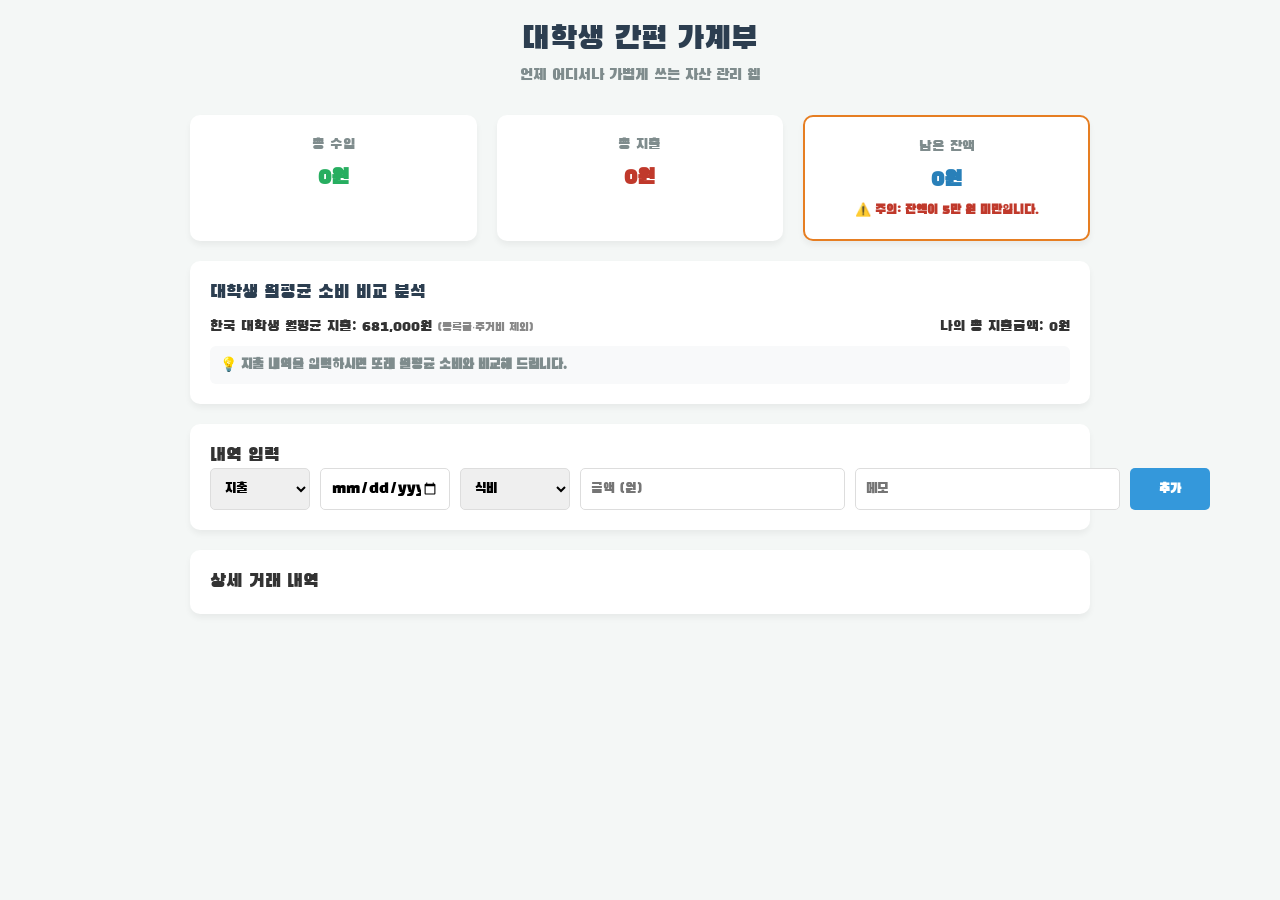
==== index.html @ bf80735d "Add files via upload" ====
<!doctype html>
<html lang="ko">
  <head>
    <meta charset="UTF-8" />
    <meta name="viewport" content="width=device-width, initial-scale=1.0" />
    <title>대학생 간편 가계부 (중간발표 버전)</title>
    <link rel="stylesheet" href="style.css" />
    <link rel="preconnect" href="https://fonts.googleapis.com" />
    <link rel="preconnect" href="https://fonts.gstatic.com" crossorigin />
    <link
      href="https://fonts.googleapis.com/css2?family=Black+Han+Sans&display=swap"
      rel="stylesheet" />
  </head>
  <body>
    <div class="container">
      <header>
        <h1 class="black-han-sans-regular">대학생 간편 가계부</h1>
        <p>언제 어디서나 가볍게 쓰는 자산 관리 웹</p>
      </header>

      <!-- 잔액 요약 섹션 (조건문 적용 대상) -->
      <section class="summary-section">
        <div class="summary-card income">
          <h3>총 수입</h3>
          <p id="totalIncome">0원</p>
        </div>
        <div class="summary-card expense">
          <h3>총 지출</h3>
          <p id="totalExpense">0원</p>
        </div>
        <div class="summary-card balance" id="balanceCard">
          <h3>남은 잔액</h3>
          <p id="totalBalance">0원</p>
          <div id="balanceWarning" class="warning-text"></div>
        </div>
      </section>

      <!-- 대학생 평균 소비 비교 분석 섹션 (추가됨) -->
      <section class="card compare-card">
        <h3>대학생 월평균 소비 비교 분석</h3>
        <div class="compare-info">
          <p>
            한국 대학생 월평균 지출: <strong>681,000원</strong>
            <span class="sub-text">(등록금·주거비 제외)</span>
          </p>
          <p>나의 총 지출금액: <span id="myTotalExpense">0원</span></p>
        </div>
        <div id="comparisonResult" class="comparison-text"></div>
      </section>

      <!-- 입력 폼 섹션 -->
      <section class="card">
        <h3>내역 입력</h3>
        <form id="transactionForm">
          <div class="form-row">
            <select id="type">
              <option value="expense">지출</option>
              <option value="income">수입</option>
            </select>
            <input type="date" id="date" required />
            <select id="category">
              <option value="식비">식비</option>
              <option value="교통">교통</option>
              <option value="문화">문화</option>
              <option value="쇼핑">쇼핑</option>
              <option value="기타">기타</option>
            </select>
            <input type="number" id="amount" placeholder="금액 (원)" required />
            <input type="text" id="memo" placeholder="메모" />
            <button type="submit" class="submit-btn">추가</button>
          </div>
        </form>
      </section>

      <!-- 상세 내역 리스트 -->
      <section class="card">
        <h3>상세 거래 내역</h3>
        <ul id="transactionList">
          <!-- 자바스크립트로 동적 생성 -->
        </ul>
      </section>
    </div>
    <script src="script.js"></script>
  </body>
</html>
---- style.css ----
* {
  box-sizing: border-box;
  margin: 0;
  padding: 0;
  font-family: "Black Han Sans", sans-serif;
  font-weight: 400;
  font-style: normal;
}

body {
  background-color: #f4f7f6;
  color: #333;
  padding: 20px;
}

.container {
  max-width: 900px;
  margin: 0 auto;
}

header {
  text-align: center;
  margin-bottom: 30px;
}

header h1 {
  color: #2c3e50;
  margin-bottom: 5px;
}

header p {
  color: #7f8c8d;
}

.card {
  background: #ffffff;
  padding: 20px;
  border-radius: 10px;
  box-shadow: 0 4px 6px rgba(0, 0, 0, 0.05);
  margin-bottom: 20px;
}

.summary-section {
  display: grid;
  grid-template-columns: repeat(3, 1fr);
  gap: 20px;
  margin-bottom: 20px;
}

.summary-card {
  background: #ffffff;
  padding: 20px;
  border-radius: 10px;
  box-shadow: 0 4px 6px rgba(0, 0, 0, 0.05);
  text-align: center;
}

.summary-card h3 {
  color: #7f8c8d;
  font-size: 15px;
  margin-bottom: 10px;
}

.summary-card p {
  font-size: 22px;
  font-weight: bold;
}

.summary-card.income p {
  color: #27ae60;
}
.summary-card.expense p {
  color: #c0392b;
}
.summary-card.balance p {
  color: #2980b9;
}

/* 비교 분석 섹션 스타일 (추가) */
.compare-card h3 {
  margin-bottom: 12px;
  color: #2c3e50;
}

.compare-info {
  display: flex;
  justify-content: space-between;
  margin-bottom: 10px;
  font-size: 15px;
}

.sub-text {
  font-size: 12px;
  color: #888;
}

.comparison-text {
  font-weight: bold;
  font-size: 14px;
  padding: 10px;
  border-radius: 6px;
  background-color: #f8f9fa;
  margin-top: 5px;
}

.form-row {
  display: grid;
  grid-template-columns: 100px 130px 110px 1fr 1fr 80px;
  gap: 10px;
}

input,
select {
  padding: 10px;
  border: 1px solid #ddd;
  border-radius: 5px;
  font-size: 14px;
}

button {
  padding: 10px 15px;
  background-color: #3498db;
  color: white;
  border: none;
  border-radius: 5px;
  cursor: pointer;
  font-weight: bold;
}

button:hover {
  background-color: #2980b9;
}

#transactionList {
  list-style: none;
  max-height: 300px;
  overflow-y: auto;
}

#transactionList li {
  display: flex;
  justify-content: space-between;
  align-items: center;
  padding: 12px;
  border-bottom: 1px solid #eee;
}

.item-info span {
  margin-right: 10px;
  font-size: 14px;
  color: #555;
}

.delete-btn {
  background-color: #e74c3c;
  padding: 5px 10px;
  font-size: 12px;
}

.delete-btn:hover {
  background-color: #c0392b;
}

.warning-text {
  margin-top: 8px;
  font-size: 13px;
  font-weight: bold;
}

.alert-red {
  color: #c0392b;
}
.alert-green {
  color: #27ae60;
}

/* 반응형 디자인 */
@media (max-width: 768px) {
  .summary-section {
    grid-template-columns: 1fr;
  }
  .form-row {
    grid-template-columns: 1fr;
  }
  .compare-info {
    flex-direction: column;
    gap: 5px;
  }
}
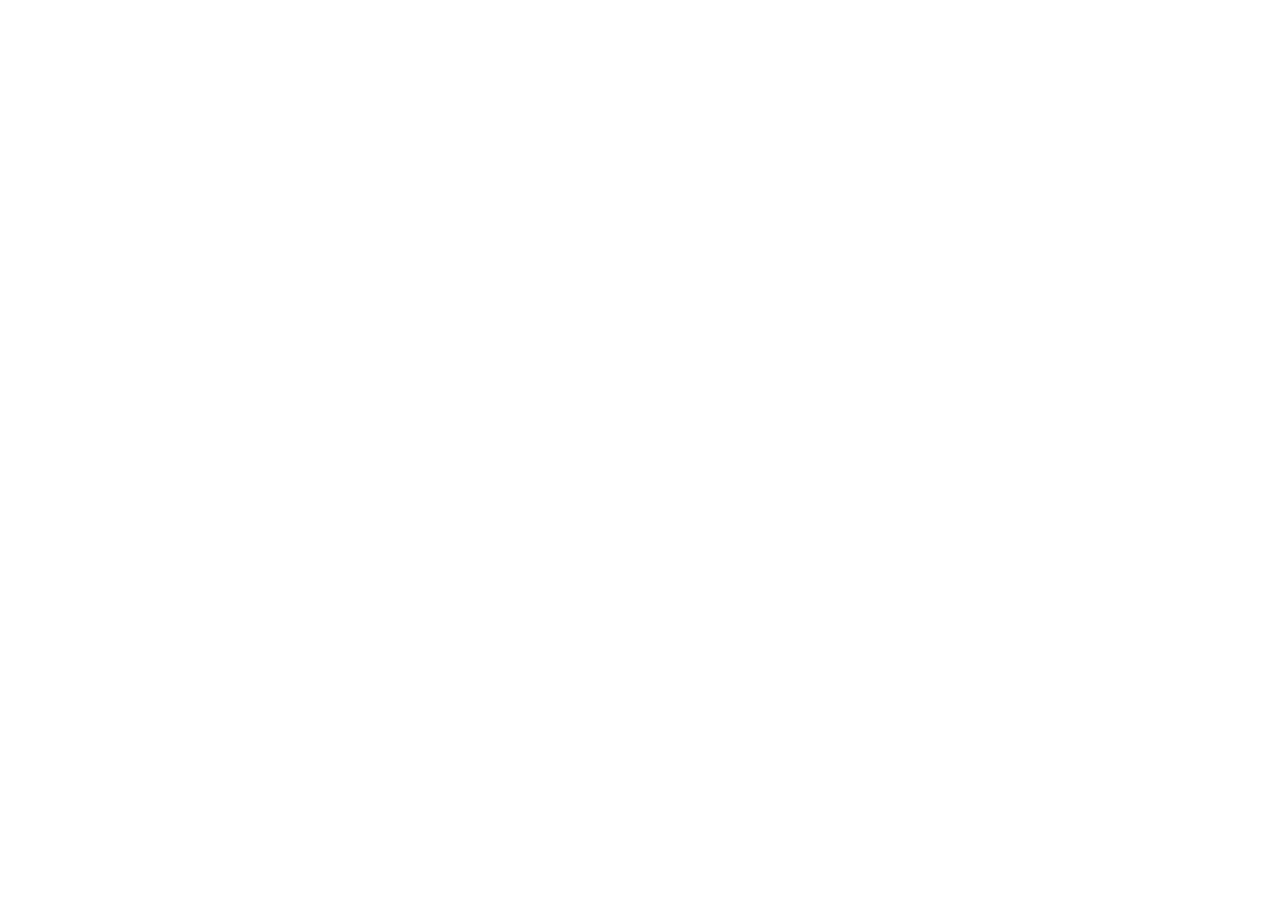
==== commit 1c2271ab: "Change language to English and update title Updated the HTML structure to change the language to Eng" ====
--- a/index.html
+++ b/index.html
@@ -1,85 +1,9 @@
 <!doctype html>
-<html lang="ko">
+<html lang="en">
   <head>
     <meta charset="UTF-8" />
     <meta name="viewport" content="width=device-width, initial-scale=1.0" />
-    <title>대학생 간편 가계부 (중간발표 버전)</title>
-    <link rel="stylesheet" href="style.css" />
-    <link rel="preconnect" href="https://fonts.googleapis.com" />
-    <link rel="preconnect" href="https://fonts.gstatic.com" crossorigin />
-    <link
-      href="https://fonts.googleapis.com/css2?family=Black+Han+Sans&display=swap"
-      rel="stylesheet" />
+    <title>메인 페이지</title>
   </head>
-  <body>
-    <div class="container">
-      <header>
-        <h1 class="black-han-sans-regular">대학생 간편 가계부</h1>
-        <p>언제 어디서나 가볍게 쓰는 자산 관리 웹</p>
-      </header>
-
-      <!-- 잔액 요약 섹션 (조건문 적용 대상) -->
-      <section class="summary-section">
-        <div class="summary-card income">
-          <h3>총 수입</h3>
-          <p id="totalIncome">0원</p>
-        </div>
-        <div class="summary-card expense">
-          <h3>총 지출</h3>
-          <p id="totalExpense">0원</p>
-        </div>
-        <div class="summary-card balance" id="balanceCard">
-          <h3>남은 잔액</h3>
-          <p id="totalBalance">0원</p>
-          <div id="balanceWarning" class="warning-text"></div>
-        </div>
-      </section>
-
-      <!-- 대학생 평균 소비 비교 분석 섹션 (추가됨) -->
-      <section class="card compare-card">
-        <h3>대학생 월평균 소비 비교 분석</h3>
-        <div class="compare-info">
-          <p>
-            한국 대학생 월평균 지출: <strong>681,000원</strong>
-            <span class="sub-text">(등록금·주거비 제외)</span>
-          </p>
-          <p>나의 총 지출금액: <span id="myTotalExpense">0원</span></p>
-        </div>
-        <div id="comparisonResult" class="comparison-text"></div>
-      </section>
-
-      <!-- 입력 폼 섹션 -->
-      <section class="card">
-        <h3>내역 입력</h3>
-        <form id="transactionForm">
-          <div class="form-row">
-            <select id="type">
-              <option value="expense">지출</option>
-              <option value="income">수입</option>
-            </select>
-            <input type="date" id="date" required />
-            <select id="category">
-              <option value="식비">식비</option>
-              <option value="교통">교통</option>
-              <option value="문화">문화</option>
-              <option value="쇼핑">쇼핑</option>
-              <option value="기타">기타</option>
-            </select>
-            <input type="number" id="amount" placeholder="금액 (원)" required />
-            <input type="text" id="memo" placeholder="메모" />
-            <button type="submit" class="submit-btn">추가</button>
-          </div>
-        </form>
-      </section>
-
-      <!-- 상세 내역 리스트 -->
-      <section class="card">
-        <h3>상세 거래 내역</h3>
-        <ul id="transactionList">
-          <!-- 자바스크립트로 동적 생성 -->
-        </ul>
-      </section>
-    </div>
-    <script src="script.js"></script>
-  </body>
+  <body></body>
 </html>
